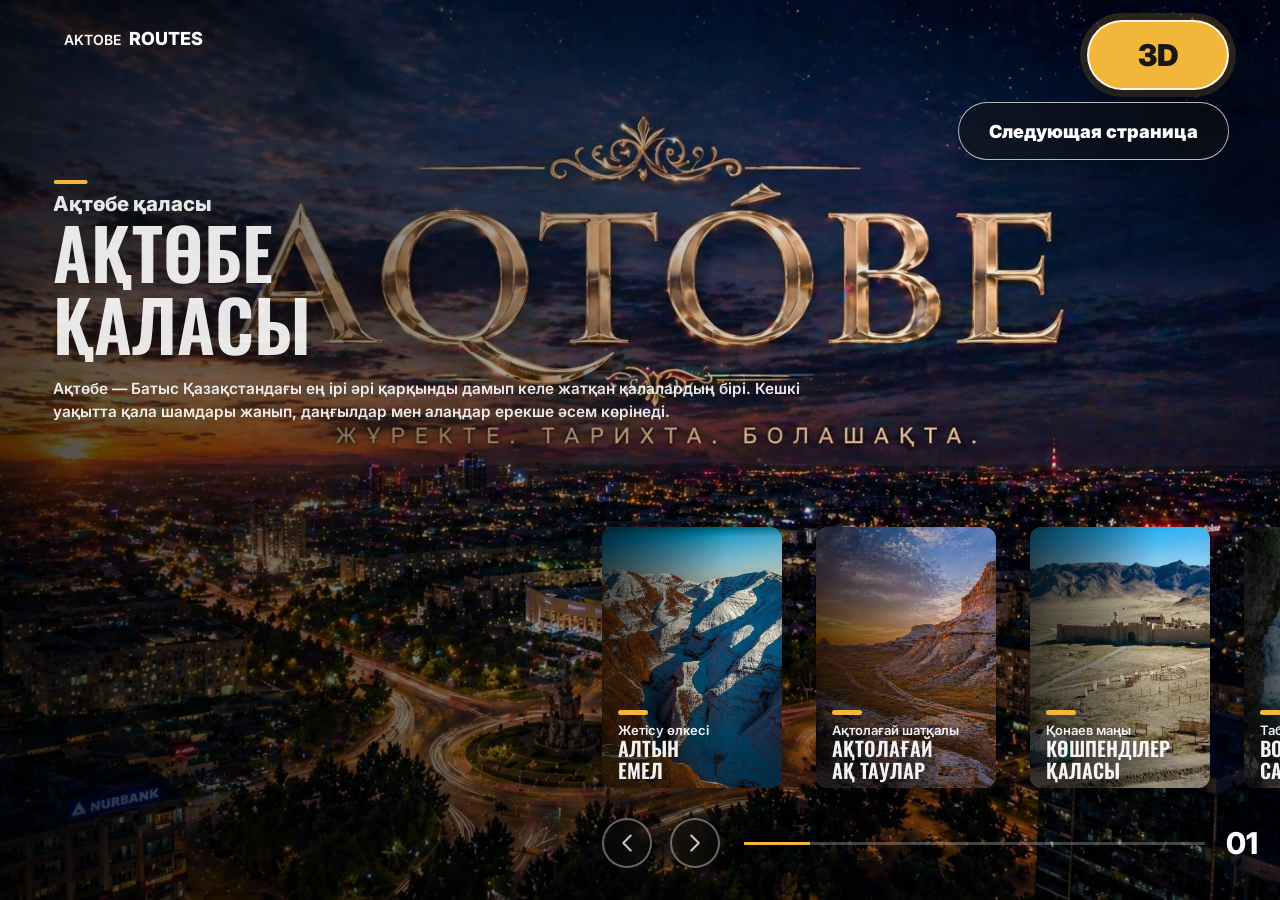
==== index.html @ 5c283d86 "Upload Aktobe 3D project" ====
<!DOCTYPE html>
<html lang="kk">
  <head>
    <meta charset="UTF-8" />
    <meta name="viewport" content="width=device-width, initial-scale=1.0" />
    <title>Aktobe Animated Cards</title>
    <link rel="icon" href="data:," />
    <link rel="stylesheet" href="./style.css" />
  </head>
  <body>
    <div class="indicator" aria-hidden="true"></div>

    <header class="brand" aria-label="Aktobe Routes">
      <span>Aktobe</span>
      <strong>Routes</strong>
    </header>

    <div class="quick-actions" aria-label="Жылдам өту">
      <a class="tour-link" href="./tours.html" aria-label="3D турға өту">3D</a>
      <a class="next-page-link" href="./nature.html">Следующая страница</a>
    </div>

    <main id="demo"></main>

    <section class="details" id="details-even" aria-live="polite">
      <div class="place-box">
        <div class="text"></div>
      </div>
      <div class="title-box-1"><div class="title-1"></div></div>
      <div class="title-box-2"><div class="title-2"></div></div>
      <div class="desc"></div>
      <div class="cta">
        <button class="bookmark" type="button" aria-label="Сақтау">
          <svg xmlns="http://www.w3.org/2000/svg" viewBox="0 0 24 24" fill="currentColor">
            <path
              fill-rule="evenodd"
              d="M6.32 2.577a49.255 49.255 0 0111.36 0c1.497.174 2.57 1.46 2.57 2.93V21a.75.75 0 01-1.085.67L12 18.089l-7.165 3.583A.75.75 0 013.75 21V5.507c0-1.47 1.073-2.756 2.57-2.93z"
              clip-rule="evenodd"
            />
          </svg>
        </button>
        <button class="discover" type="button">Орынды көру</button>
      </div>
    </section>

    <section class="details" id="details-odd" aria-live="polite">
      <div class="place-box">
        <div class="text"></div>
      </div>
      <div class="title-box-1"><div class="title-1"></div></div>
      <div class="title-box-2"><div class="title-2"></div></div>
      <div class="desc"></div>
      <div class="cta">
        <button class="bookmark" type="button" aria-label="Сақтау">
          <svg xmlns="http://www.w3.org/2000/svg" viewBox="0 0 24 24" fill="currentColor">
            <path
              fill-rule="evenodd"
              d="M6.32 2.577a49.255 49.255 0 0111.36 0c1.497.174 2.57 1.46 2.57 2.93V21a.75.75 0 01-1.085.67L12 18.089l-7.165 3.583A.75.75 0 013.75 21V5.507c0-1.47 1.073-2.756 2.57-2.93z"
              clip-rule="evenodd"
            />
          </svg>
        </button>
        <button class="discover" type="button">Орынды көру</button>
      </div>
    </section>

    <nav class="pagination" id="pagination" aria-label="Слайдтар">
      <button class="arrow arrow-left" type="button" aria-label="Алдыңғы слайд">
        <svg xmlns="http://www.w3.org/2000/svg" fill="none" viewBox="0 0 24 24" stroke="currentColor">
          <path stroke-linecap="round" stroke-linejoin="round" d="M15.75 19.5L8.25 12l7.5-7.5" />
        </svg>
      </button>
      <button class="arrow arrow-right" type="button" aria-label="Келесі слайд">
        <svg xmlns="http://www.w3.org/2000/svg" fill="none" viewBox="0 0 24 24" stroke="currentColor">
          <path stroke-linecap="round" stroke-linejoin="round" d="M8.25 4.5l7.5 7.5-7.5 7.5" />
        </svg>
      </button>
      <div class="progress-sub-container">
        <div class="progress-sub-background">
          <div class="progress-sub-foreground"></div>
        </div>
      </div>
      <div class="slide-numbers">
        <div class="item" id="slide-current">01</div>
        <div class="item" id="slide-next">02</div>
      </div>
    </nav>

    <div class="cover" aria-hidden="true"></div>

    <script src="./vendor/gsap.min.js"></script>
    <script src="./script.js"></script>
  </body>
</html>
---- style.css ----
@import url("https://fonts.googleapis.com/css2?family=Inter:wght@400;500;600;700;800&family=Oswald:wght@500;600&display=swap");

* {
  box-sizing: border-box;
}

html,
body {
  width: 100%;
  height: 100%;
}

body {
  margin: 0;
  background: #111111;
  color: #ffffffe6;
  position: relative;
  overflow: hidden;
  font-family: "Inter", system-ui, -apple-system, BlinkMacSystemFont, "Segoe UI", sans-serif;
}

button {
  font: inherit;
}

#demo {
  position: fixed;
  inset: 0;
  overflow: hidden;
}

.brand {
  position: fixed;
  top: 28px;
  left: clamp(24px, 5vw, 70px);
  z-index: 80;
  display: inline-flex;
  align-items: baseline;
  gap: 8px;
  color: #ffffff;
  text-transform: uppercase;
  text-shadow: 0 12px 30px rgba(0, 0, 0, 0.4);
}

.brand span {
  font-size: 14px;
  font-weight: 600;
}

.brand strong {
  font-size: 18px;
  font-weight: 800;
}

.quick-actions {
  position: fixed;
  top: 20px;
  right: clamp(22px, 4vw, 64px);
  z-index: 82;
  display: flex;
  flex-direction: column;
  align-items: flex-end;
  gap: 12px;
}

.tour-link,
.next-page-link {
  display: inline-flex;
  align-items: center;
  justify-content: center;
  border-radius: 999px;
  text-decoration: none;
  font-weight: 900;
  letter-spacing: 0;
  backdrop-filter: blur(12px);
  transition:
    transform 180ms ease,
    border-color 180ms ease,
    background 180ms ease;
}

.tour-link {
  min-width: 142px;
  height: 70px;
  padding: 0 38px;
  border: 2px solid rgba(255, 255, 255, 0.88);
  background: #f1b63a;
  color: #171717;
  font-size: 30px;
  box-shadow:
    0 18px 42px rgba(0, 0, 0, 0.34),
    0 0 0 7px rgba(241, 182, 58, 0.18);
}

.next-page-link {
  min-width: 254px;
  height: 58px;
  padding: 0 30px;
  border: 1px solid rgba(255, 255, 255, 0.7);
  background: rgba(17, 17, 17, 0.48);
  color: #ffffff;
  font-size: 18px;
  box-shadow: 0 14px 34px rgba(0, 0, 0, 0.28);
}

.tour-link:hover {
  transform: translateY(-1px);
  border-color: rgba(255, 255, 255, 0.9);
  background: #ffffff;
}

.next-page-link:hover {
  transform: translateY(-1px);
  border-color: rgba(255, 255, 255, 0.9);
  background: rgba(255, 255, 255, 0.92);
  color: #171717;
}

.card {
  position: absolute;
  left: 0;
  top: 0;
  overflow: hidden;
  background-position: center;
  background-size: cover;
  box-shadow: 0 18px 45px rgba(0, 0, 0, 0.48);
  will-change: transform, width, height;
}

.card::before {
  position: absolute;
  inset: 0;
  content: "";
  background:
    linear-gradient(90deg, rgba(0, 0, 0, 0.68) 0%, rgba(0, 0, 0, 0.4) 34%, rgba(0, 0, 0, 0.04) 70%),
    linear-gradient(0deg, rgba(0, 0, 0, 0.32) 0%, rgba(0, 0, 0, 0) 48%);
}

.card-content {
  position: absolute;
  left: 0;
  top: 0;
  z-index: 40;
  width: 200px;
  color: #fffffff2;
  padding-left: 16px;
  padding-right: 12px;
  text-shadow: 0 6px 18px rgba(0, 0, 0, 0.65);
  pointer-events: none;
}

.content-place {
  margin-top: 7px;
  font-size: 13px;
  font-weight: 600;
}

.content-title-1,
.content-title-2 {
  font-weight: 600;
  font-size: 20px;
  line-height: 1.08;
  font-family: "Oswald", "Inter", sans-serif;
  text-transform: uppercase;
}

.content-start {
  width: 30px;
  height: 5px;
  border-radius: 99px;
  background-color: #f1b63a;
}

.details {
  z-index: 55;
  position: fixed;
  top: clamp(178px, 20vh, 238px);
  left: clamp(24px, 4.2vw, 76px);
  width: min(980px, calc(100vw - 48px));
  text-shadow: 0 18px 42px rgba(0, 0, 0, 0.52);
}

.details .place-box {
  height: clamp(38px, 3vw, 50px);
  overflow: hidden;
}

.details .place-box .text {
  position: relative;
  display: inline-flex;
  padding-top: clamp(12px, 1vw, 16px);
  font-size: clamp(16px, 1.6vw, 29px);
  line-height: 1.08;
  font-weight: 800;
}

.details .place-box .text::before {
  top: 0;
  left: 0;
  position: absolute;
  content: "";
  width: clamp(34px, 2.6vw, 48px);
  height: clamp(3px, 0.3vw, 5px);
  border-radius: 99px;
  background-color: #f1b63a;
}

.details .title-1,
.details .title-2 {
  font-weight: 600;
  font-size: clamp(44px, 5.5vw, 109px);
  line-height: 0.96;
  font-family: "Oswald", "Inter", sans-serif;
  text-transform: uppercase;
}

.details .title-box-1,
.details .title-box-2 {
  height: clamp(46px, 5.6vw, 112px);
  overflow: hidden;
}

.details > .desc {
  margin-top: clamp(14px, 1.3vw, 24px);
  width: min(760px, 100%);
  font-size: clamp(14px, 1.2vw, 22px);
  line-height: 1.45;
  font-weight: 600;
  color: rgba(255, 255, 255, 0.9);
}

.details > .cta {
  display: none;
}

.details > .cta > .bookmark {
  border: none;
  background-color: #f1b63a;
  width: 42px;
  height: 42px;
  border-radius: 999px;
  color: #171717;
  display: grid;
  place-items: center;
  cursor: pointer;
  box-shadow: 0 14px 30px rgba(0, 0, 0, 0.24);
}

.details > .cta > .bookmark svg {
  width: 21px;
  height: 21px;
}

.details > .cta > .discover {
  border: 1px solid rgba(255, 255, 255, 0.72);
  background-color: rgba(255, 255, 255, 0.08);
  height: 42px;
  border-radius: 999px;
  color: #ffffff;
  padding: 5px 24px;
  font-size: 12px;
  font-weight: 800;
  margin-left: 16px;
  text-transform: uppercase;
  cursor: pointer;
  backdrop-filter: blur(12px);
}

.indicator {
  position: fixed;
  left: 0;
  right: 0;
  top: 0;
  height: 5px;
  z-index: 90;
  background-color: #f1b63a;
}

.pagination {
  position: fixed;
  left: 0;
  top: 0;
  display: inline-flex;
  align-items: center;
  z-index: 70;
}

.pagination > .arrow {
  width: 50px;
  height: 50px;
  border-radius: 999px;
  border: 2px solid rgba(255, 255, 255, 0.38);
  background-color: rgba(18, 18, 18, 0.18);
  color: rgba(255, 255, 255, 0.78);
  display: grid;
  place-items: center;
  cursor: pointer;
  backdrop-filter: blur(10px);
}

.pagination > .arrow:hover {
  border-color: rgba(255, 255, 255, 0.86);
  color: #ffffff;
}

.pagination > .arrow:nth-child(2) {
  margin-left: 18px;
}

.pagination > .arrow svg {
  width: 24px;
  height: 24px;
  stroke-width: 2;
}

.pagination .progress-sub-container {
  margin-left: 24px;
  width: min(500px, 36vw);
  height: 50px;
  display: flex;
  align-items: center;
}

.pagination .progress-sub-background {
  width: 100%;
  height: 3px;
  background-color: rgba(255, 255, 255, 0.25);
}

.pagination .progress-sub-foreground {
  width: 0;
  height: 3px;
  background-color: #f1b63a;
}

.pagination .slide-numbers {
  width: 58px;
  height: 50px;
  overflow: hidden;
  position: relative;
  margin-left: 8px;
}

.pagination .slide-numbers .item {
  width: 58px;
  height: 50px;
  position: absolute;
  color: white;
  top: 0;
  left: 0;
  display: grid;
  place-items: center;
  font-size: 30px;
  font-weight: 800;
}

.cover {
  position: fixed;
  left: 0;
  top: 0;
  width: 100vw;
  height: 100vh;
  background: #fff;
  z-index: 100;
}

@media (max-width: 860px) {
  .brand {
    top: 22px;
  }

  .quick-actions {
    top: 16px;
    right: 18px;
    gap: 8px;
  }

  .tour-link {
    min-width: 98px;
    height: 54px;
    padding: 0 26px;
    font-size: 22px;
  }

  .next-page-link {
    min-width: 198px;
    height: 48px;
    padding: 0 22px;
    font-size: 16px;
  }

  .details {
    top: 74px;
    width: calc(100vw - 48px);
  }

  .details .place-box {
    height: 34px;
  }

  .details .place-box .text {
    padding-top: 10px;
    font-size: clamp(14px, 3vw, 18px);
  }

  .details .place-box .text::before {
    width: 32px;
    height: 3px;
  }

  .details .title-1,
  .details .title-2 {
    font-size: clamp(32px, 7vw, 48px);
    line-height: 0.98;
  }

  .details .title-box-1,
  .details .title-box-2 {
    height: clamp(34px, 7.5vw, 52px);
  }

  .details > .desc {
    max-width: 92vw;
    font-size: clamp(13px, 2.4vw, 16px);
    line-height: 1.45;
  }

  .details > .cta {
    margin-top: 20px;
  }

  .pagination .progress-sub-container {
    display: none;
  }

  .card-content {
    display: none;
  }
}

@media (max-width: 560px) {
  .details {
    top: 82px;
  }

  .details .place-box {
    height: 32px;
  }

  .details .place-box .text {
    padding-top: 10px;
    font-size: 14px;
  }

  .details .title-1,
  .details .title-2 {
    font-size: clamp(30px, 10vw, 42px);
  }

  .details .title-box-1,
  .details .title-box-2 {
    height: clamp(32px, 10.5vw, 44px);
  }

  .details > .desc {
    margin-top: 14px;
    font-size: clamp(12px, 3vw, 14px);
    line-height: 1.5;
  }

  .pagination > .arrow {
    width: 44px;
    height: 44px;
  }

  .pagination > .arrow:nth-child(2) {
    margin-left: 12px;
  }
}
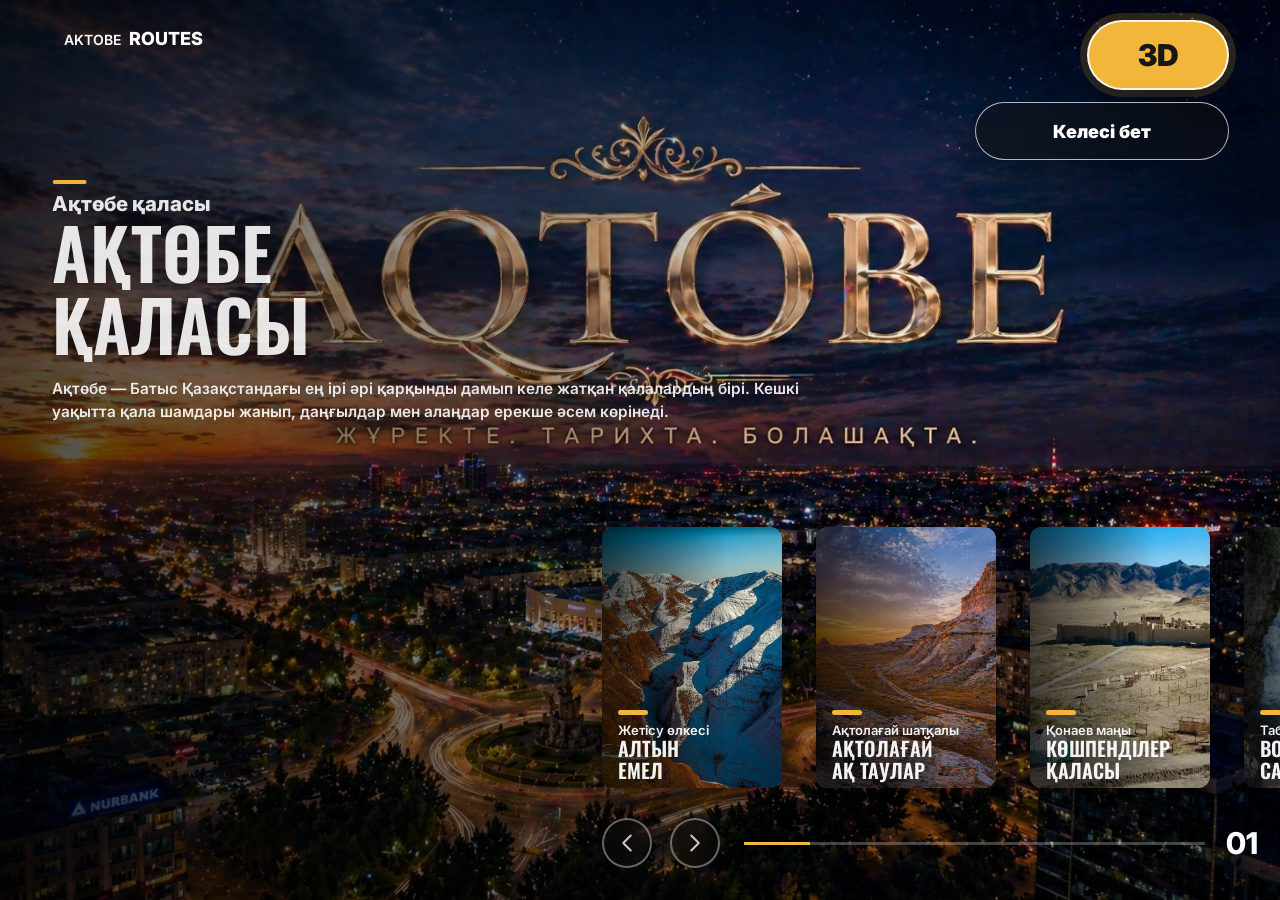
==== commit 592b988b: "Translate nature page to Kazakh" ====
--- a/index.html
+++ b/index.html
@@ -17,7 +17,7 @@
 
     <div class="quick-actions" aria-label="Жылдам өту">
       <a class="tour-link" href="./tours.html" aria-label="3D турға өту">3D</a>
-      <a class="next-page-link" href="./nature.html">Следующая страница</a>
+      <a class="next-page-link" href="./nature.html">Келесі бет</a>
     </div>
 
     <main id="demo"></main>
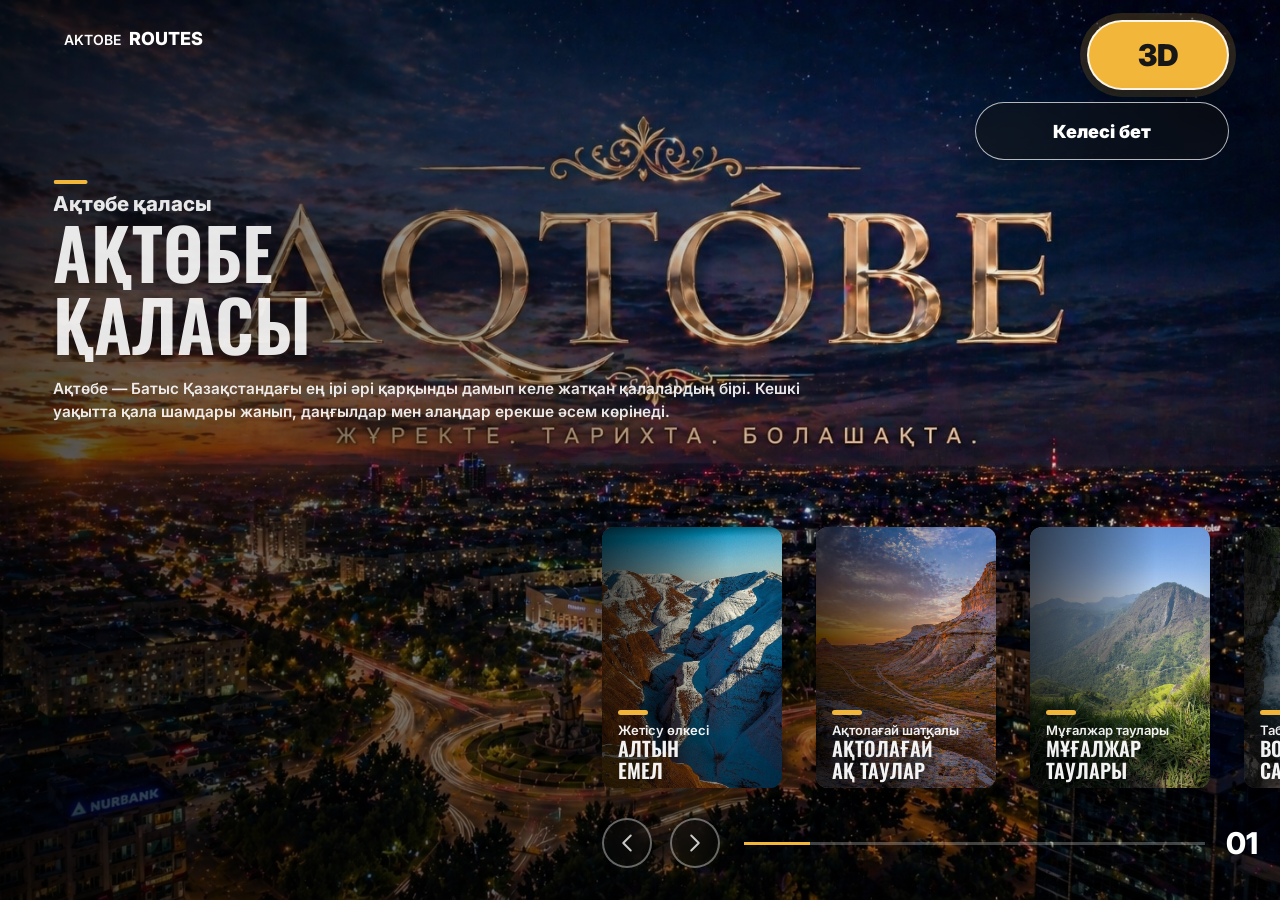
==== commit fd8be3a4: "Update 3D tour link" ====
--- a/index.html
+++ b/index.html
@@ -16,7 +16,7 @@
     </header>
 
     <div class="quick-actions" aria-label="Жылдам өту">
-      <a class="tour-link" href="./tours.html" aria-label="3D турға өту">3D</a>
+      <a class="tour-link" href="https://visitaktobe.kz/ru/virtualtours" aria-label="3D турға өту">3D</a>
       <a class="next-page-link" href="./nature.html">Келесі бет</a>
     </div>
 
